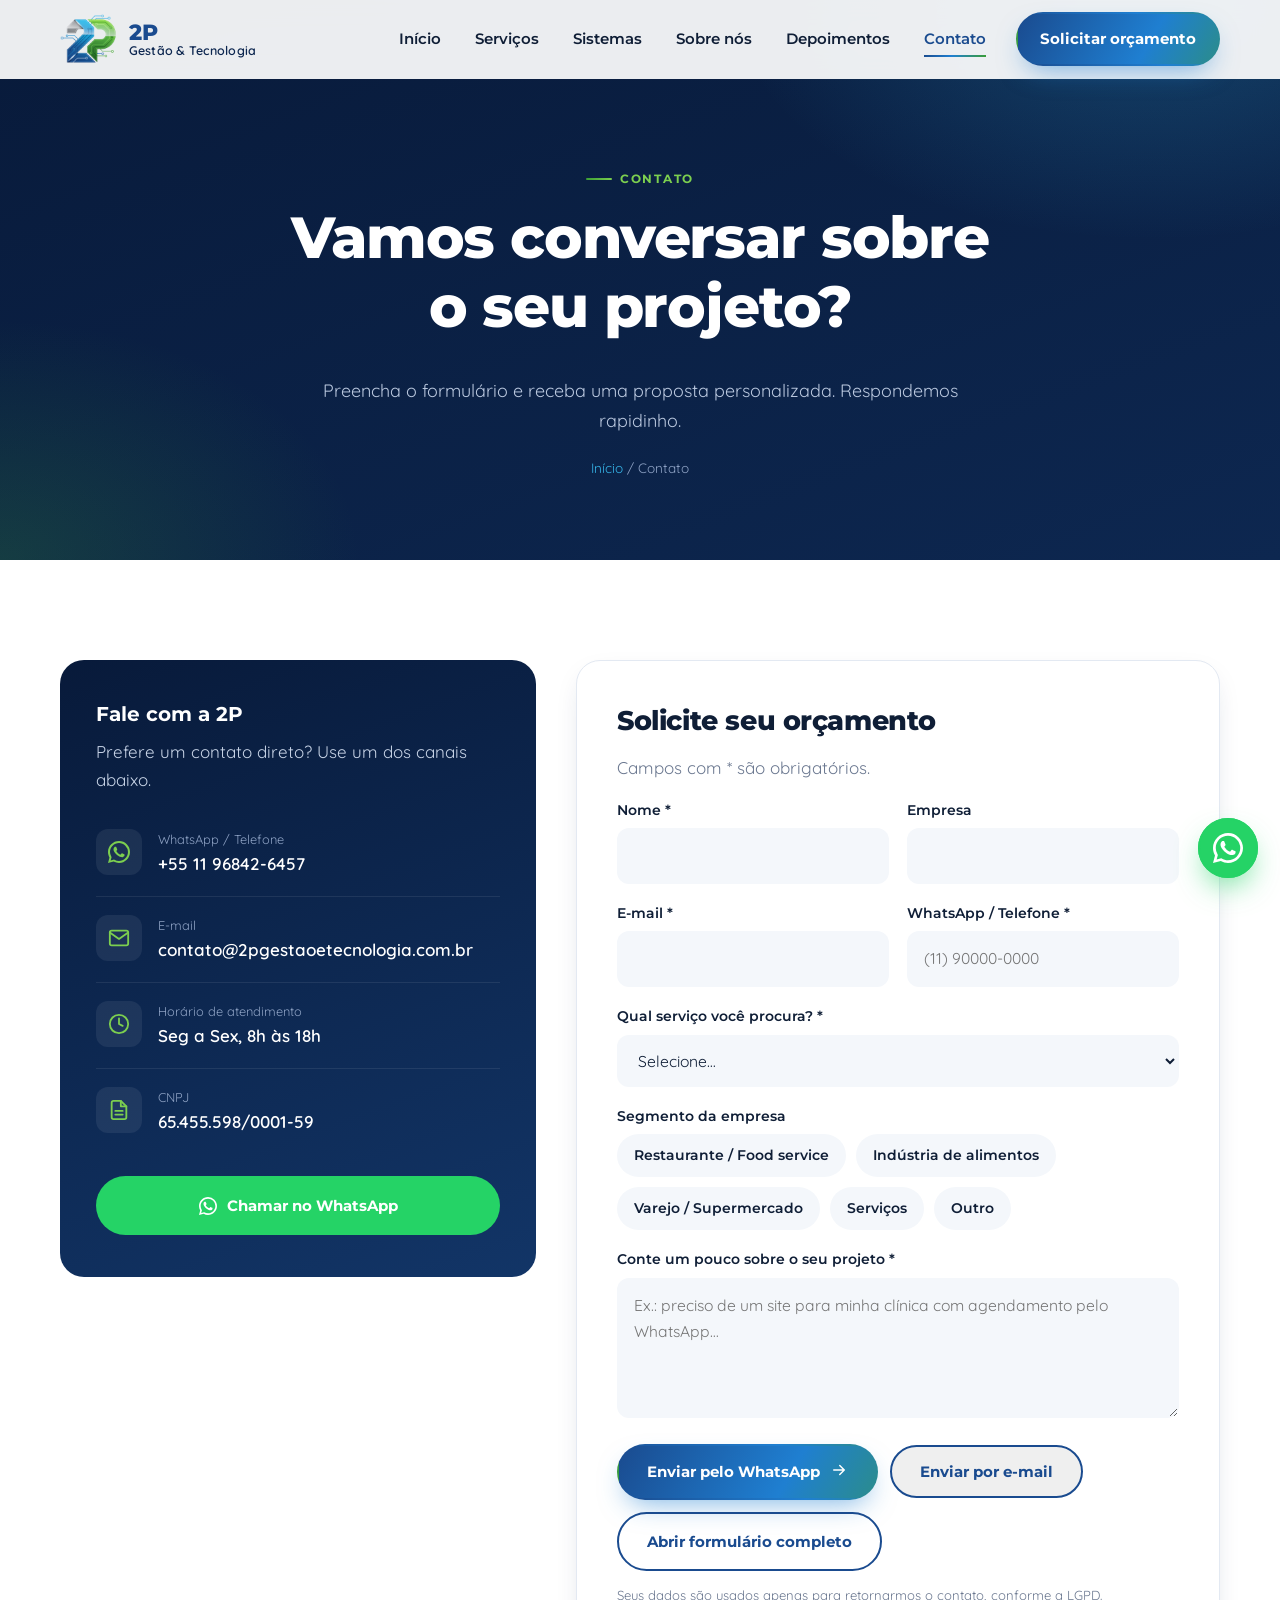
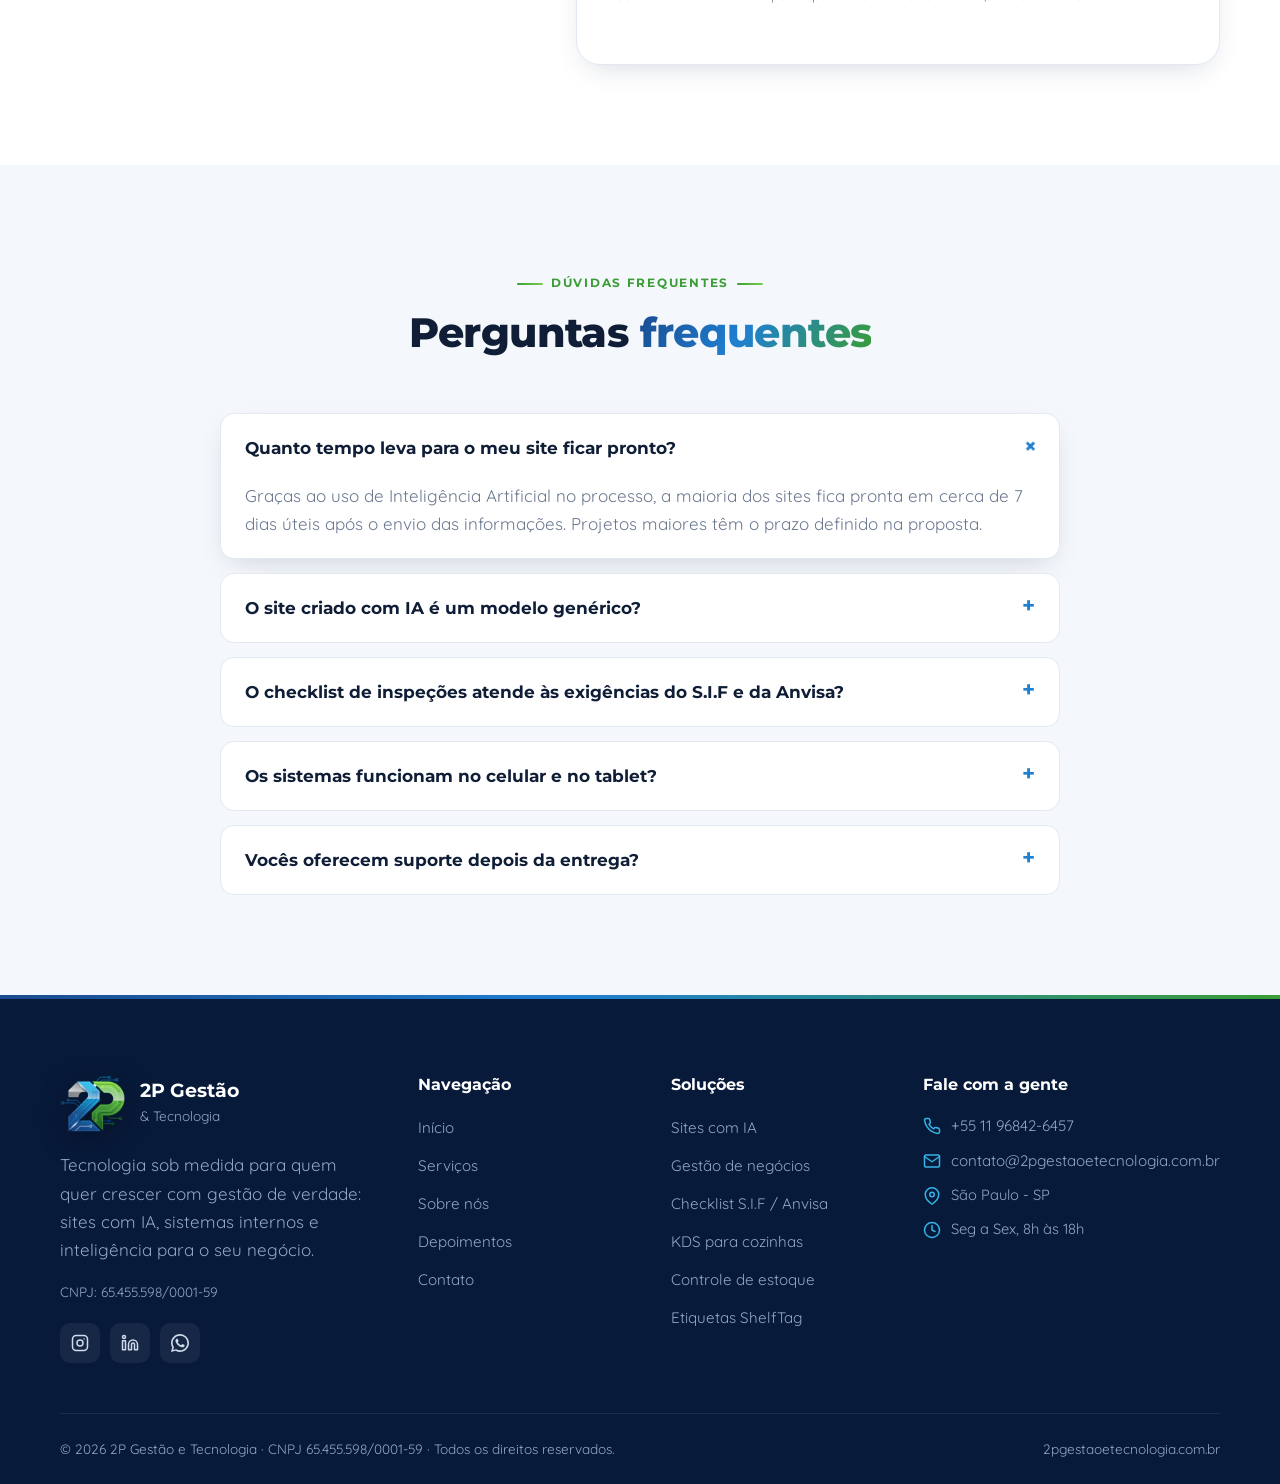
==== contato.html @ 82a56785 "Add files via upload" ====
<!DOCTYPE html>
<html lang="pt-BR">
<head>
  <meta charset="UTF-8">
  <meta name="viewport" content="width=device-width, initial-scale=1">
  <title>Contato | 2P Gestão &amp; Tecnologia</title>
  <meta name="description" content="Solicite um orçamento para sites com IA, sistemas internos e consultoria em gestão. Fale com a 2P Gestão & Tecnologia.">
  <link rel="canonical" href="https://2pgestaoetecnologia.com.br/contato.html">
  <meta name="theme-color" content="#0d2750">
  <link rel="icon" type="image/png" href="assets/img/favicon.png">
  <link rel="preconnect" href="https://fonts.googleapis.com">
  <link rel="preconnect" href="https://fonts.gstatic.com" crossorigin>
  <link href="https://fonts.googleapis.com/css2?family=Montserrat:wght@600;700;800&family=Quicksand:wght@400;500;600;700&display=swap" rel="stylesheet">
  <link rel="stylesheet" href="css/style.css">
</head>
<body data-page="contato">
  <header data-header></header>

  <main>
    <section class="page-hero">
      <span class="eyebrow">Contato</span>
      <h1>Vamos conversar sobre <br>o seu projeto?</h1>
      <p>Preencha o formulário e receba uma proposta personalizada. Respondemos rapidinho.</p>
      <div class="breadcrumb"><a href="index.html">Início</a> / Contato</div>
    </section>

    <section class="section" id="formulario">
      <div class="container contact-grid">
        <aside class="contact-info reveal">
          <h3>Fale com a 2P</h3>
          <p>Prefere um contato direto? Use um dos canais abaixo.</p>
          <div class="contact-item"><span class="ic" data-whats-icon></span><div><small>WhatsApp / Telefone</small><a data-wa="Olá! Vim pelo site da 2P."><span data-site="telefone"></span></a></div></div>
          <div class="contact-item"><span class="ic" data-icon="mail"></span><div><small>E-mail</small><a data-mailto><span data-site="email"></span></a></div></div>
          <div class="contact-item"><span class="ic" data-icon="clock"></span><div><small>Horário de atendimento</small><b data-site="horario"></b></div></div>
          <div class="contact-item"><span class="ic" data-icon="doc"></span><div><small>CNPJ</small><b data-site="cnpj"></b></div></div>
          <a class="btn btn--whats" style="width:100%;margin-top:22px" data-wa="Olá! Vim pelo site da 2P e quero um orçamento."><span data-whats-icon style="display:inline-flex;width:18px"></span> Chamar no WhatsApp</a>
        </aside>

        <div class="form-card reveal" data-delay="1">
          <h2 style="font-size:1.7rem">Solicite seu orçamento</h2>
          <p style="color:var(--muted)">Campos com * são obrigatórios.</p>

          <form id="contact-form" novalidate>
            <div class="form-grid">
              <div class="field">
                <label for="nome">Nome *</label>
                <input id="nome" name="nome" type="text" autocomplete="name" required>
                <span class="err">Informe seu nome.</span>
              </div>
              <div class="field">
                <label for="empresa">Empresa</label>
                <input id="empresa" name="empresa" type="text" autocomplete="organization">
              </div>
              <div class="field">
                <label for="email">E-mail *</label>
                <input id="email" name="email" type="email" autocomplete="email" required>
                <span class="err">Informe um e-mail válido.</span>
              </div>
              <div class="field">
                <label for="telefone">WhatsApp / Telefone *</label>
                <input id="telefone" name="telefone" type="tel" autocomplete="tel" placeholder="(11) 90000-0000" required>
                <span class="err">Informe um telefone com DDD.</span>
              </div>
              <div class="field field--full">
                <label for="servico">Qual serviço você procura? *</label>
                <select id="servico" name="servico" required>
                  <option value="">Selecione…</option>
                  <option value="site">Site personalizado com IA</option>
                  <option value="gestao">Consultoria em gestão de negócios</option>
                  <option value="checklist">Checklist de inspeções S.I.F / Anvisa</option>
                  <option value="kds">KDS — sistema para cozinha</option>
                  <option value="estoque">Controle de estoque</option>
                  <option value="shelftag">Etiquetas ShelfTag</option>
                  <option value="outro">Outro sistema / ainda não sei</option>
                </select>
                <span class="err">Escolha uma opção.</span>
              </div>
              <div class="field field--full">
                <label>Segmento da empresa</label>
                <div class="chips">
                  <label><input type="checkbox" name="interesse" value="Restaurante / Food service"><span>Restaurante / Food service</span></label>
                  <label><input type="checkbox" name="interesse" value="Indústria de alimentos"><span>Indústria de alimentos</span></label>
                  <label><input type="checkbox" name="interesse" value="Varejo / Supermercado"><span>Varejo / Supermercado</span></label>
                  <label><input type="checkbox" name="interesse" value="Serviços"><span>Serviços</span></label>
                  <label><input type="checkbox" name="interesse" value="Outro"><span>Outro</span></label>
                </div>
              </div>
              <div class="field field--full">
                <label for="mensagem">Conte um pouco sobre o seu projeto *</label>
                <textarea id="mensagem" name="mensagem" required placeholder="Ex.: preciso de um site para minha clínica com agendamento pelo WhatsApp…"></textarea>
                <span class="err">Escreva uma breve mensagem.</span>
              </div>
            </div>
            <div class="form-actions">
              <button class="btn btn--primary" type="submit">Enviar pelo WhatsApp <i data-icon="arrow"></i></button>
              <button class="btn btn--outline" type="button" data-send-email>Enviar por e-mail</button>
              <a class="btn btn--outline" data-form-externo hidden target="_blank" rel="noopener">Abrir formulário completo</a>
            </div>
            <p class="form-note">Seus dados são usados apenas para retornarmos o contato, conforme a LGPD.</p>
          </form>

          <div class="form-success" role="status">
            <div class="icon-box icon-box--green" data-icon="check"></div>
            <h3>Obrigado pelo contato!</h3>
            <p style="color:var(--muted)">Sua mensagem foi preparada. Se a janela do WhatsApp ou do e-mail não abriu, fale com a gente pelos canais ao lado.</p>
            <button class="btn btn--outline" type="button" data-form-reset>Enviar outra mensagem</button>
          </div>
        </div>
      </div>
    </section>

    <!-- ===== FAQ ===== -->
    <section class="section section--soft">
      <div class="container">
        <div class="section-head reveal">
          <span class="eyebrow">Dúvidas frequentes</span>
          <h2>Perguntas <span class="text-grad">frequentes</span></h2>
        </div>
        <div class="faq reveal">
          <details open>
            <summary>Quanto tempo leva para o meu site ficar pronto?</summary>
            <p>Graças ao uso de Inteligência Artificial no processo, a maioria dos sites fica pronta em cerca de 7 dias úteis após o envio das informações. Projetos maiores têm o prazo definido na proposta.</p>
          </details>
          <details>
            <summary>O site criado com IA é um modelo genérico?</summary>
            <p>Não. A IA acelera a criação, mas todo o layout, textos, cores e funcionalidades são personalizados pela nossa equipe conforme a identidade e a necessidade do seu negócio.</p>
          </details>
          <details>
            <summary>O checklist de inspeções atende às exigências do S.I.F e da Anvisa?</summary>
            <p>Os checklists são configurados a partir dos programas de autocontrole e das rotinas exigidas no seu segmento (BPF, PPHO, APPCC, entre outros), garantindo registros organizados, rastreáveis e prontos para auditoria.</p>
          </details>
          <details>
            <summary>Os sistemas funcionam no celular e no tablet?</summary>
            <p>Sim. Nossos sistemas são web e responsivos, funcionando no computador, tablet e celular — ideal para uso no chão de fábrica, na cozinha ou na loja.</p>
          </details>
          <details>
            <summary>Vocês oferecem suporte depois da entrega?</summary>
            <p>Sim. Fazemos a implantação, o treinamento da equipe e oferecemos planos de suporte e manutenção contínuos.</p>
          </details>
        </div>
      </div>
    </section>
  </main>

  <footer data-footer></footer>
  <script src="js/main.js"></script>
</body>
</html>
---- css/style.css ----
/* =========================================================
   2P Gestão & Tecnologia — estilos globais
   Paleta baseada no logotipo (azul-marinho, azul, verde)
   ========================================================= */
:root {
  --navy-900: #081a3a;
  --navy-800: #0d2750;
  --navy-700: #123567;
  --navy: #1a4b8f;
  --blue: #1f7fd1;
  --cyan: #35b3e6;
  --green: #3a9d35;
  --green-light: #7ccf4f;
  --gray: #8a939e;
  --ink: #0f1e36;
  --text: #43516a;
  --muted: #6b7890;
  --line: #e3e9f2;
  --bg: #ffffff;
  --bg-soft: #f4f7fb;
  --grad-brand: linear-gradient(120deg, var(--navy) 0%, var(--blue) 45%, var(--green) 100%);
  --grad-blue: linear-gradient(135deg, var(--navy) 0%, var(--cyan) 100%);
  --grad-green: linear-gradient(135deg, var(--green) 0%, var(--green-light) 100%);
  --radius: 18px;
  --radius-sm: 10px;
  --shadow: 0 10px 30px -12px rgba(13, 39, 80, .22);
  --shadow-lg: 0 30px 60px -20px rgba(13, 39, 80, .35);
  --container: 1200px;
  --font-head: "Montserrat", system-ui, sans-serif;
  --font-body: "Quicksand", system-ui, sans-serif;
}

*, *::before, *::after { box-sizing: border-box; }
html { scroll-behavior: smooth; scroll-padding-top: 90px; }
body {
  margin: 0;
  font-family: var(--font-body);
  font-size: 17px;
  line-height: 1.65;
  color: var(--text);
  background: var(--bg);
  -webkit-font-smoothing: antialiased;
  overflow-x: hidden;
}
img { max-width: 100%; display: block; }
a { color: var(--blue); text-decoration: none; }
h1, h2, h3, h4 { font-family: var(--font-head); color: var(--ink); line-height: 1.2; margin: 0 0 .6em; }
h1 { font-size: clamp(2.1rem, 4.6vw, 3.6rem); font-weight: 800; letter-spacing: -.02em; }
h2 { font-size: clamp(1.7rem, 3.2vw, 2.6rem); font-weight: 800; letter-spacing: -.015em; }
h3 { font-size: 1.25rem; font-weight: 700; }
p { margin: 0 0 1em; }

.container { width: 100%; max-width: var(--container); margin: 0 auto; padding: 0 20px; }
.section { padding: 100px 0; }
.section--soft { background: var(--bg-soft); }
.section--dark { background: var(--navy-900); color: #c7d3e6; }
.section--dark h2, .section--dark h3 { color: #fff; }
.section--dark strong { color: #fff; }
.section--dark .text-grad, .page-hero .text-grad, .hero .text-grad {
  background: linear-gradient(90deg, var(--cyan), var(--green-light));
  -webkit-background-clip: text; background-clip: text; color: transparent;
}

.eyebrow {
  display: inline-flex; align-items: center; gap: 8px;
  font-family: var(--font-head); font-weight: 700; font-size: .78rem;
  letter-spacing: .14em; text-transform: uppercase;
  color: var(--green); margin-bottom: 14px;
}
.eyebrow::before { content: ""; width: 26px; height: 2px; background: var(--grad-green); border-radius: 2px; }
.section-head { max-width: 720px; margin: 0 auto 56px; text-align: center; }
.section-head .eyebrow::after { content: ""; width: 26px; height: 2px; background: var(--grad-green); border-radius: 2px; }
.section-head p { font-size: 1.08rem; color: var(--muted); }
.section--dark .section-head p { color: #9fb0cc; }

.text-grad {
  background: var(--grad-brand);
  -webkit-background-clip: text; background-clip: text;
  color: transparent;
}

/* ---------- Botões ---------- */
.btn {
  display: inline-flex; align-items: center; justify-content: center; gap: 10px;
  font-family: var(--font-head); font-weight: 700; font-size: .95rem;
  padding: 15px 28px; border-radius: 999px; border: 2px solid transparent;
  cursor: pointer; transition: transform .2s, box-shadow .2s, background .2s, color .2s;
  white-space: nowrap;
}
.btn svg { width: 18px; height: 18px; }
.btn--primary { background: var(--grad-brand); background-size: 150% 100%; color: #fff; box-shadow: 0 12px 28px -10px rgba(31, 127, 209, .6); }
.btn--primary:hover { transform: translateY(-2px); background-position: 100% 0; box-shadow: 0 16px 34px -10px rgba(58, 157, 53, .55); }
.btn--ghost { border-color: rgba(255,255,255,.35); color: #fff; }
.btn--ghost:hover { background: rgba(255,255,255,.1); border-color: #fff; }
.btn--outline { border-color: var(--navy); color: var(--navy); }
.btn--outline:hover { background: var(--navy); color: #fff; }
.btn--whats { background: #25d366; color: #fff; }
.btn--whats:hover { transform: translateY(-2px); box-shadow: 0 12px 26px -10px rgba(37, 211, 102, .7); }

/* ---------- Header ---------- */
.header {
  position: fixed; inset: 0 0 auto 0; z-index: 100;
  background: rgba(255,255,255,.92);
  backdrop-filter: blur(12px); -webkit-backdrop-filter: blur(12px);
  border-bottom: 1px solid transparent;
  transition: box-shadow .3s, border-color .3s;
}
.header.is-scrolled { box-shadow: 0 6px 24px -14px rgba(13,39,80,.35); border-color: var(--line); }
.header__inner { display: flex; align-items: center; justify-content: space-between; height: 78px; }
.brand { display: flex; align-items: center; gap: 12px; }
.brand img { height: 50px; width: auto; }
.brand__text { display: flex; flex-direction: column; line-height: 1.05; }
.brand__text strong { font-family: var(--font-head); font-weight: 800; font-size: 1.35rem; color: var(--navy); }
.brand__text span { font-family: var(--font-body); font-weight: 600; font-size: .78rem; color: var(--navy-800); letter-spacing: .02em; }

.nav { display: flex; align-items: center; gap: 6px; }
.nav a:not(.btn) {
  font-family: var(--font-head); font-weight: 600; font-size: .93rem;
  color: var(--ink); padding: 10px 14px; border-radius: 8px; position: relative;
}
.nav a:not(.btn)::after {
  content: ""; position: absolute; left: 14px; right: 14px; bottom: 4px; height: 2px;
  background: var(--grad-brand); transform: scaleX(0); transform-origin: left; transition: transform .25s;
}
.nav a:not(.btn):hover::after, .nav a.active::after { transform: scaleX(1); }
.nav a.active { color: var(--navy); }
.nav .btn { margin-left: 10px; padding: 12px 22px; }

.menu-toggle {
  display: none; width: 44px; height: 44px; border: 0; background: var(--bg-soft);
  border-radius: 10px; cursor: pointer; position: relative;
}
.menu-toggle span, .menu-toggle span::before, .menu-toggle span::after {
  position: absolute; left: 11px; width: 22px; height: 2px; background: var(--navy); border-radius: 2px;
  transition: transform .3s, opacity .3s; content: "";
}
.menu-toggle span { top: 21px; }
.menu-toggle span::before { top: -7px; left: 0; }
.menu-toggle span::after { top: 7px; left: 0; }
.menu-open .menu-toggle span { background: transparent; }
.menu-open .menu-toggle span::before { transform: translateY(7px) rotate(45deg); }
.menu-open .menu-toggle span::after { transform: translateY(-7px) rotate(-45deg); }

/* ---------- Hero ---------- */
.hero {
  position: relative; overflow: hidden;
  padding: 160px 0 110px;
  background:
    radial-gradient(900px 500px at 85% 20%, rgba(53,179,230,.22), transparent 60%),
    radial-gradient(700px 500px at 10% 90%, rgba(58,157,53,.22), transparent 60%),
    linear-gradient(160deg, var(--navy-900) 0%, var(--navy-800) 55%, var(--navy-700) 100%);
  color: #c7d3e6;
}
.hero h1 { color: #fff; }
.hero h1 .text-grad { background: linear-gradient(90deg, var(--cyan), var(--green-light)); -webkit-background-clip: text; background-clip: text; }
.hero .eyebrow { color: var(--green-light); }
.hero__grid { display: grid; grid-template-columns: 1.1fr .9fr; gap: 60px; align-items: center; position: relative; z-index: 2; }
.hero__lead { font-size: 1.18rem; max-width: 560px; color: #b9c7de; }
.hero__actions { display: flex; flex-wrap: wrap; gap: 14px; margin: 34px 0 40px; }
.hero__trust { display: flex; flex-wrap: wrap; gap: 28px; }
.hero__trust div { display: flex; flex-direction: column; }
.hero__trust strong { font-family: var(--font-head); font-size: 1.9rem; color: #fff; line-height: 1; }
.hero__trust span { font-size: .85rem; color: #93a6c6; }

.circuit-bg { position: absolute; inset: 0; z-index: 1; opacity: .5; pointer-events: none; }
.circuit-bg path { fill: none; stroke-width: 1.5; stroke-linecap: round; }
.circuit-bg .trace { stroke: rgba(53,179,230,.35); }
.circuit-bg .trace--g { stroke: rgba(124,207,79,.35); }
.circuit-bg .pulse { stroke-dasharray: 40 400; animation: pulse 6s linear infinite; stroke-width: 2.2; }
.circuit-bg circle { fill: none; stroke-width: 1.5; }
@keyframes pulse { from { stroke-dashoffset: 440; } to { stroke-dashoffset: 0; } }

.hero__visual { position: relative; min-height: 440px; }
.hero__logo {
  position: absolute; top: 50%; left: 50%; transform: translate(-50%, -50%);
  width: 340px; height: auto;
  filter: drop-shadow(0 24px 30px rgba(0,0,0,.45)) drop-shadow(0 0 30px rgba(53,179,230,.25));
  animation: float 7s ease-in-out infinite;
}
.hero__glow {
  position: absolute; top: 50%; left: 50%; width: 380px; height: 380px; transform: translate(-50%, -50%);
  border-radius: 50%; background: radial-gradient(circle, rgba(53,179,230,.28) 0%, rgba(124,207,79,.12) 45%, transparent 70%);
  animation: glow 6s ease-in-out infinite;
}
@keyframes glow { 0%,100% { opacity: .7; transform: translate(-50%, -50%) scale(1); } 50% { opacity: 1; transform: translate(-50%, -50%) scale(1.08); } }
@keyframes float { 0%,100% { transform: translate(-50%, -50%); } 50% { transform: translate(-50%, calc(-50% - 14px)); } }
.float-chip {
  position: absolute; display: flex; align-items: center; gap: 12px;
  background: rgba(255,255,255,.96); color: var(--ink); border-radius: 14px;
  padding: 12px 16px; box-shadow: var(--shadow-lg); font-size: .85rem; font-weight: 600;
  animation: float-chip 6s ease-in-out infinite;
}
.float-chip small { display: block; font-weight: 500; color: var(--muted); font-size: .75rem; }
.float-chip .ic { width: 38px; height: 38px; border-radius: 10px; display: grid; place-items: center; color: #fff; flex: none; }
.float-chip .ic svg { width: 20px; height: 20px; }
.float-chip--1 { top: 4%; left: -2%; animation-delay: -1s; }
.float-chip--2 { bottom: 10%; left: -6%; animation-delay: -3s; }
.float-chip--3 { top: 18%; right: -4%; animation-delay: -2s; }
.float-chip--4 { bottom: 0; right: 2%; animation-delay: -4s; }
@keyframes float-chip { 0%,100% { transform: translateY(0); } 50% { transform: translateY(-10px); } }

/* ---------- Page hero (páginas internas) ---------- */
.page-hero {
  position: relative; overflow: hidden; padding: 160px 0 80px; text-align: center;
  background:
    radial-gradient(700px 400px at 90% 0%, rgba(53,179,230,.25), transparent 60%),
    radial-gradient(600px 400px at 0% 100%, rgba(58,157,53,.22), transparent 60%),
    linear-gradient(160deg, var(--navy-900), var(--navy-800));
  color: #b9c7de;
}
.page-hero h1 { color: #fff; position: relative; z-index: 2; }
.page-hero p { max-width: 680px; margin: 0 auto; font-size: 1.12rem; position: relative; z-index: 2; }
.page-hero .eyebrow { color: var(--green-light); position: relative; z-index: 2; }
.breadcrumb { font-size: .85rem; margin-top: 22px; position: relative; z-index: 2; color: #8ea2c4; }
.breadcrumb a { color: var(--cyan); }

/* ---------- Faixa de logos/segmentos ---------- */
.strip { background: #fff; border-bottom: 1px solid var(--line); padding: 26px 0; overflow: hidden; }
.strip__track { display: flex; gap: 60px; width: max-content; animation: marquee 32s linear infinite; }
.strip__item { display: flex; align-items: center; gap: 10px; font-family: var(--font-head); font-weight: 700; color: #9aa7bb; font-size: 1rem; white-space: nowrap; }
.strip__item svg { width: 22px; height: 22px; color: var(--cyan); }
@keyframes marquee { to { transform: translateX(-50%); } }

/* ---------- Cards ---------- */
.grid { display: grid; gap: 26px; }
.grid--2 { grid-template-columns: repeat(2, 1fr); }
.grid--3 { grid-template-columns: repeat(3, 1fr); }
.grid--4 { grid-template-columns: repeat(4, 1fr); }

.card {
  position: relative; background: #fff; border: 1px solid var(--line); border-radius: var(--radius);
  padding: 34px 30px; transition: transform .3s, box-shadow .3s, border-color .3s; overflow: hidden;
}
.card::before {
  content: ""; position: absolute; inset: 0 0 auto 0; height: 4px; background: var(--grad-brand);
  transform: scaleX(0); transform-origin: left; transition: transform .35s;
}
.card:hover { transform: translateY(-6px); box-shadow: var(--shadow-lg); border-color: transparent; }
.card:hover::before { transform: scaleX(1); }
.card p { color: var(--muted); font-size: .98rem; }
.card .link { font-family: var(--font-head); font-weight: 700; font-size: .9rem; display: inline-flex; align-items: center; gap: 6px; }
.card .link svg { width: 16px; height: 16px; transition: transform .2s; }
.card:hover .link svg { transform: translateX(4px); }

.icon-box {
  width: 58px; height: 58px; border-radius: 16px; display: grid; place-items: center;
  color: #fff; margin-bottom: 22px; background: var(--grad-blue);
  box-shadow: 0 12px 24px -10px rgba(31,127,209,.6);
}
.icon-box svg { width: 28px; height: 28px; }
.icon-box--green { background: var(--grad-green); box-shadow: 0 12px 24px -10px rgba(58,157,53,.6); }
.icon-box--navy { background: linear-gradient(135deg, var(--navy-800), var(--navy)); }

.tag {
  display: inline-block; font-size: .72rem; font-weight: 700; font-family: var(--font-head);
  text-transform: uppercase; letter-spacing: .08em; padding: 5px 10px; border-radius: 999px;
  background: rgba(58,157,53,.12); color: var(--green); margin-bottom: 14px;
}
.tag--blue { background: rgba(31,127,209,.12); color: var(--blue); }

/* ---------- Split (texto + visual) ---------- */
.split { display: grid; grid-template-columns: 1fr 1fr; gap: 70px; align-items: center; }
.split--reverse > :first-child { order: 2; }
.check-list { list-style: none; padding: 0; margin: 24px 0 30px; display: grid; gap: 14px; }
.check-list li { display: flex; gap: 12px; align-items: flex-start; }
.check-list li::before {
  content: ""; flex: none; width: 24px; height: 24px; margin-top: 2px; border-radius: 50%;
  background: var(--grad-green) center/14px no-repeat;
  background-image: url("data:image/svg+xml,%3Csvg xmlns='http://www.w3.org/2000/svg' viewBox='0 0 24 24' fill='none' stroke='white' stroke-width='3.5' stroke-linecap='round' stroke-linejoin='round'%3E%3Cpath d='M5 12l5 5L20 7'/%3E%3C/svg%3E"), var(--grad-green);
}
.section--dark .check-list li { color: #d5dfee; }

/* Mockup de navegador (sites com IA) */
.browser {
  background: #fff; border-radius: 16px; box-shadow: var(--shadow-lg); overflow: hidden; border: 1px solid var(--line);
}
.browser__bar { display: flex; align-items: center; gap: 7px; padding: 12px 16px; background: #eef2f8; }
.browser__bar i { width: 11px; height: 11px; border-radius: 50%; background: #ff5f57; }
.browser__bar i:nth-child(2) { background: #febc2e; }
.browser__bar i:nth-child(3) { background: #28c840; }
.browser__bar span { margin-left: 12px; flex: 1; background: #fff; border-radius: 6px; font-size: .75rem; padding: 4px 12px; color: var(--muted); }
.browser__body { padding: 22px; display: grid; gap: 14px; }
.sk { border-radius: 8px; background: linear-gradient(90deg, #eef2f8 0%, #f7f9fc 50%, #eef2f8 100%); background-size: 200% 100%; animation: shimmer 2.4s infinite; }
@keyframes shimmer { to { background-position: -200% 0; } }
.sk--hero { height: 120px; background: var(--grad-brand); animation: none; opacity: .9; display: flex; align-items: center; padding: 0 22px; color: #fff; font-family: var(--font-head); font-weight: 800; font-size: 1.1rem; }
.sk-row { display: grid; grid-template-columns: repeat(3, 1fr); gap: 12px; }
.sk--card { height: 74px; }
.sk--line { height: 12px; }
.sk--line.w60 { width: 60%; }
.ai-prompt {
  margin-top: -30px; margin-left: 30px; margin-right: -10px; position: relative;
  background: var(--navy-900); color: #d7e2f3; border-radius: 14px; padding: 16px 18px;
  font-family: ui-monospace, Consolas, monospace; font-size: .82rem; box-shadow: var(--shadow-lg);
}
.ai-prompt b { color: var(--green-light); }
.ai-prompt .caret { display: inline-block; width: 8px; height: 15px; background: var(--cyan); vertical-align: -2px; animation: blink 1s steps(1) infinite; }
@keyframes blink { 50% { opacity: 0; } }

/* Mockup de dashboard (checklist) */
.dash { background: #0b2148; border: 1px solid rgba(255,255,255,.08); border-radius: 18px; padding: 22px; box-shadow: var(--shadow-lg); }
.dash__head { display: flex; justify-content: space-between; align-items: center; margin-bottom: 18px; color: #fff; font-family: var(--font-head); font-weight: 700; }
.dash__head small { color: #7f95ba; font-weight: 500; font-family: var(--font-body); }
.dash__kpis { display: grid; grid-template-columns: repeat(3, 1fr); gap: 12px; margin-bottom: 16px; }
.kpi { background: rgba(255,255,255,.05); border-radius: 12px; padding: 14px; }
.kpi b { display: block; font-family: var(--font-head); font-size: 1.5rem; color: #fff; }
.kpi span { font-size: .75rem; color: #8ea2c4; }
.kpi--ok b { color: var(--green-light); }
.kpi--warn b { color: #ffc857; }
.dash__list { display: grid; gap: 8px; }
.dash__item { display: flex; align-items: center; gap: 12px; background: rgba(255,255,255,.04); padding: 11px 14px; border-radius: 10px; font-size: .85rem; color: #cfdaeb; }
.dash__item .st { margin-left: auto; font-size: .7rem; font-weight: 700; padding: 3px 9px; border-radius: 999px; }
.st--ok { background: rgba(124,207,79,.18); color: var(--green-light); }
.st--nc { background: rgba(255,107,107,.18); color: #ff8c8c; }
.st--pd { background: rgba(255,200,87,.18); color: #ffc857; }
.bar { height: 6px; border-radius: 6px; background: rgba(255,255,255,.08); overflow: hidden; margin-top: 16px; }
.bar i { display: block; height: 100%; width: 0; background: linear-gradient(90deg, var(--cyan), var(--green-light)); border-radius: 6px; transition: width 1.6s ease; }
.is-visible .bar i { width: 92%; }

/* ---------- Números ---------- */
.stats { display: grid; grid-template-columns: repeat(4, 1fr); gap: 20px; }
.stat { text-align: center; padding: 30px 16px; border-radius: var(--radius); background: rgba(255,255,255,.04); border: 1px solid rgba(255,255,255,.08); }
.stat strong { display: block; font-family: var(--font-head); font-size: clamp(2.2rem, 4vw, 3rem); font-weight: 800; line-height: 1; margin-bottom: 8px; background: linear-gradient(90deg, var(--cyan), var(--green-light)); -webkit-background-clip: text; background-clip: text; color: transparent; }
.stat span { font-size: .95rem; color: #a7b8d3; }

/* ---------- Processo ---------- */
.steps { display: grid; grid-template-columns: repeat(4, 1fr); gap: 26px; counter-reset: step; position: relative; }
.steps::before { content: ""; position: absolute; top: 34px; left: 12%; right: 12%; height: 2px; background: repeating-linear-gradient(90deg, var(--cyan) 0 8px, transparent 8px 16px); opacity: .5; }
.step { text-align: center; position: relative; }
.step__num {
  width: 68px; height: 68px; margin: 0 auto 20px; border-radius: 50%; display: grid; place-items: center;
  font-family: var(--font-head); font-weight: 800; font-size: 1.4rem; color: #fff; background: var(--grad-brand);
  box-shadow: 0 0 0 8px #fff, 0 14px 28px -10px rgba(31,127,209,.6); position: relative;
}
.section--soft .step__num { box-shadow: 0 0 0 8px var(--bg-soft), 0 14px 28px -10px rgba(31,127,209,.6); }
.step p { color: var(--muted); font-size: .95rem; }

/* ---------- Depoimentos ---------- */
.testimonials { position: relative; }
.t-track { display: flex; transition: transform .6s cubic-bezier(.65,0,.35,1); }
.t-slide { min-width: 100%; padding: 0 10px; }
.t-card {
  max-width: 820px; margin: 0 auto; background: #fff; border-radius: 24px; padding: 48px 50px;
  box-shadow: var(--shadow); border: 1px solid var(--line); position: relative; text-align: center;
}
.t-card::before {
  content: "\201C"; position: absolute; top: -10px; left: 36px; font-family: Georgia, serif; font-size: 8rem;
  line-height: 1; background: var(--grad-brand); -webkit-background-clip: text; background-clip: text; color: transparent; opacity: .35;
}
.t-card blockquote { margin: 0 0 28px; font-size: 1.2rem; line-height: 1.7; color: var(--ink); font-weight: 500; }
.t-stars { color: #f5b50a; letter-spacing: 3px; margin-bottom: 18px; font-size: 1.1rem; }
.t-author { display: inline-flex; align-items: center; gap: 14px; text-align: left; }
.t-avatar { width: 52px; height: 52px; border-radius: 50%; display: grid; place-items: center; color: #fff; font-family: var(--font-head); font-weight: 800; background: var(--grad-brand); }
.t-author strong { display: block; font-family: var(--font-head); color: var(--ink); }
.t-author span { font-size: .88rem; color: var(--muted); }
.t-nav { display: flex; justify-content: center; align-items: center; gap: 16px; margin-top: 34px; }
.t-btn { width: 46px; height: 46px; border-radius: 50%; border: 1px solid var(--line); background: #fff; cursor: pointer; display: grid; place-items: center; color: var(--navy); transition: .2s; }
.t-btn:hover { background: var(--navy); color: #fff; border-color: var(--navy); }
.t-btn svg { width: 18px; height: 18px; }
.t-dots { display: flex; gap: 8px; }
.t-dots button { width: 10px; height: 10px; border-radius: 999px; border: 0; background: #cdd6e4; cursor: pointer; padding: 0; transition: width .3s, background .3s; }
.t-dots button.active { width: 30px; background: var(--grad-brand); }

/* ---------- CTA ---------- */
.cta {
  position: relative; overflow: hidden; border-radius: 28px; padding: 64px 56px;
  background: radial-gradient(500px 300px at 100% 0%, rgba(124,207,79,.35), transparent 60%), var(--grad-blue);
  color: #e3edfb; display: grid; grid-template-columns: 1.4fr auto; gap: 40px; align-items: center;
}
.cta h2 { color: #fff; margin-bottom: .3em; }
.cta p { margin: 0; font-size: 1.08rem; }
.cta__actions { display: flex; flex-direction: column; gap: 12px; }
.cta .btn--primary { background: #fff; color: var(--navy); box-shadow: 0 14px 30px -12px rgba(0,0,0,.4); }
.cta .btn--primary:hover { color: var(--green); }

/* ---------- Serviços (página) ---------- */
.service-block { padding: 90px 0; border-bottom: 1px solid var(--line); scroll-margin-top: 70px; }
.service-block:last-of-type { border-bottom: 0; }
.feature-grid { display: grid; grid-template-columns: repeat(2, 1fr); gap: 16px; margin: 26px 0 30px; }
.feature { display: flex; gap: 14px; padding: 18px; border-radius: 14px; background: var(--bg-soft); }
.feature svg { width: 24px; height: 24px; flex: none; color: var(--blue); margin-top: 2px; }
.feature b { display: block; font-family: var(--font-head); color: var(--ink); font-size: .95rem; margin-bottom: 2px; }
.feature span { font-size: .88rem; color: var(--muted); line-height: 1.5; display: block; }

.sys-card { display: flex; flex-direction: column; }
.sys-card ul { list-style: none; padding: 0; margin: 4px 0 22px; display: grid; gap: 8px; font-size: .92rem; }
.sys-card ul li { display: flex; gap: 8px; }
.sys-card ul li::before { content: "›"; color: var(--green); font-weight: 800; }
.sys-card .link { margin-top: auto; }
.sys-card--featured { background: linear-gradient(160deg, var(--navy-900), var(--navy-700)); border-color: transparent; color: #c7d3e6; grid-column: span 2; }
.sys-card--featured h3 { color: #fff; font-size: 1.5rem; }
.sys-card--featured p, .sys-card--featured ul { color: #b9c7de; }
.sys-card--featured .tag { background: rgba(124,207,79,.18); color: var(--green-light); }
.sys-card--featured .link { color: var(--green-light); }

.subnav { position: sticky; top: 78px; z-index: 50; background: #fff; border-bottom: 1px solid var(--line); }
.subnav .container { display: flex; gap: 8px; overflow-x: auto; padding-top: 12px; padding-bottom: 12px; scrollbar-width: none; }
.subnav a { flex: none; font-family: var(--font-head); font-weight: 600; font-size: .88rem; color: var(--text); padding: 9px 16px; border-radius: 999px; background: var(--bg-soft); transition: .2s; }
.subnav a:hover, .subnav a.active { background: var(--navy); color: #fff; }

/* ---------- Sobre ---------- */
.story p { font-size: 1.06rem; }
.story-visual { position: relative; }
.story-visual .img-card { position: relative; padding: 30px; }
.story-visual .img-card::before {
  content: ""; position: absolute; inset: 8%; border-radius: 50%; z-index: -1;
  background: radial-gradient(circle, rgba(53,179,230,.18) 0%, rgba(124,207,79,.1) 45%, transparent 70%);
}
.story-visual .img-card img { border-radius: 22px; filter: drop-shadow(0 24px 30px rgba(13,39,80,.25)); animation: float-chip 7s ease-in-out infinite; }

/* ---------- Clientes (logos) ---------- */
.clients { display: flex; flex-wrap: wrap; justify-content: center; align-items: center; gap: 28px 44px; }
.clients > .client { flex: 0 1 180px; }
.client--name { text-align: center; line-height: 1.2; }
.client--name strong { display: block; font-family: var(--font-head); font-weight: 800; font-size: 1.2rem; color: #8795ab; letter-spacing: -.01em; transition: color .25s; }
.client--name span { font-size: .75rem; font-weight: 600; color: #a6b2c4; text-transform: uppercase; letter-spacing: .08em; }
.client--name:hover strong { color: var(--navy); }
/* logos sem fundo, "flutuando" sobre a seção, nas cores originais */
.client { height: 120px; display: grid; place-items: center; }
.client img {
  max-height: 110px; max-width: 100%; width: auto; height: auto; object-fit: contain;
  filter: drop-shadow(0 8px 12px rgba(13,39,80,.12));
  transition: transform .3s, filter .3s;
}
.client:hover img { transform: translateY(-6px) scale(1.05); filter: drop-shadow(0 16px 18px rgba(13,39,80,.2)); }
.client--empty { border-style: dashed; color: #a6b2c4; font-size: .8rem; font-weight: 600; text-align: center; background: transparent; }
@media (max-width: 600px) { .clients > .client { flex-basis: calc(50% - 9px); } }
.story-visual .badge {
  position: absolute; bottom: -24px; right: -10px; background: var(--grad-green); color: #fff;
  border-radius: 18px; padding: 18px 22px; box-shadow: var(--shadow-lg); font-family: var(--font-head);
}
.story-visual .badge b { display: block; font-size: 2rem; line-height: 1; }
.story-visual .badge span { font-size: .8rem; font-weight: 600; opacity: .9; }

.timeline { position: relative; max-width: 860px; margin: 0 auto; }
.timeline::before { content: ""; position: absolute; left: 50%; top: 0; bottom: 0; width: 2px; background: linear-gradient(var(--cyan), var(--green)); transform: translateX(-50%); }
.tl-item { position: relative; width: 50%; padding: 0 44px 44px 0; }
.tl-item:nth-child(even) { margin-left: 50%; padding: 0 0 44px 44px; }
.tl-item::before { content: ""; position: absolute; top: 6px; right: -9px; width: 18px; height: 18px; border-radius: 50%; background: #fff; border: 4px solid var(--blue); }
.tl-item:nth-child(even)::before { left: -9px; right: auto; border-color: var(--green); }
.tl-item .card { padding: 24px 26px; }
.tl-year { font-family: var(--font-head); font-weight: 800; color: var(--blue); font-size: .9rem; letter-spacing: .06em; }
.tl-item:nth-child(even) .tl-year { color: var(--green); }

.values .card { text-align: center; }
.values .icon-box { margin-left: auto; margin-right: auto; }

/* ---------- Contato ---------- */
.contact-grid { display: grid; grid-template-columns: .85fr 1.15fr; gap: 40px; align-items: start; }
.contact-grid > *, .split > *, .form-grid > * { min-width: 0; }
.field input, .field select, .field textarea { width: 100%; min-width: 0; }
.contact-info { background: linear-gradient(160deg, var(--navy-900), var(--navy-700)); color: #c7d3e6; border-radius: 24px; padding: 42px 36px; position: sticky; top: 110px; }
.contact-info h3 { color: #fff; }
.contact-item { display: flex; gap: 16px; align-items: flex-start; padding: 18px 0; border-bottom: 1px solid rgba(255,255,255,.08); }
.contact-item:last-of-type { border-bottom: 0; }
.contact-item .ic { width: 46px; height: 46px; border-radius: 12px; display: grid; place-items: center; background: rgba(255,255,255,.07); color: var(--green-light); flex: none; }
.contact-item .ic svg { width: 22px; height: 22px; }
.contact-item small { display: block; color: #8ea2c4; font-size: .8rem; }
.contact-item a, .contact-item b { color: #fff; font-weight: 600; word-break: break-word; }

.form-card { background: #fff; border-radius: 24px; padding: 44px 40px; box-shadow: var(--shadow); border: 1px solid var(--line); }
.form-grid { display: grid; grid-template-columns: 1fr 1fr; gap: 18px; }
.field { display: flex; flex-direction: column; gap: 7px; }
.field--full { grid-column: 1 / -1; }
.field label { font-family: var(--font-head); font-weight: 600; font-size: .85rem; color: var(--ink); }
.field input, .field select, .field textarea {
  font: inherit; font-size: .98rem; color: var(--ink); background: var(--bg-soft);
  border: 1.5px solid transparent; border-radius: 12px; padding: 14px 16px; transition: border-color .2s, background .2s, box-shadow .2s;
}
.field textarea { min-height: 140px; resize: vertical; }
.field input:focus, .field select:focus, .field textarea:focus { outline: none; background: #fff; border-color: var(--blue); box-shadow: 0 0 0 4px rgba(31,127,209,.12); }
.field.has-error input, .field.has-error select, .field.has-error textarea { border-color: #e35d5d; }
.field .err { font-size: .78rem; color: #d64545; display: none; }
.field.has-error .err { display: block; }
.chips { display: flex; flex-wrap: wrap; gap: 10px; }
.chips label { cursor: pointer; position: relative; }
.field .chips input { position: absolute; left: 0; top: 0; width: 1px; height: 1px; padding: 0; opacity: 0; pointer-events: none; }
.chips span { display: inline-block; padding: 9px 16px; border-radius: 999px; background: var(--bg-soft); font-size: .88rem; font-weight: 600; border: 1.5px solid transparent; transition: .2s; }
.chips input:checked + span { background: rgba(31,127,209,.1); border-color: var(--blue); color: var(--navy); }
.chips input:focus-visible + span { box-shadow: 0 0 0 3px rgba(31,127,209,.3); }
.form-actions { display: flex; flex-wrap: wrap; gap: 12px; margin-top: 26px; align-items: center; }
.form-note { font-size: .82rem; color: var(--muted); margin-top: 14px; }
.form-success { display: none; text-align: center; padding: 30px 10px; }
.form-success.show { display: block; }
.form-success .icon-box { margin: 0 auto 18px; }

.faq { max-width: 840px; margin: 0 auto; display: grid; gap: 14px; }
.faq details { background: #fff; border: 1px solid var(--line); border-radius: 14px; padding: 0 24px; transition: box-shadow .2s; }
.faq details[open] { box-shadow: var(--shadow); }
.faq summary { cursor: pointer; list-style: none; padding: 20px 0; font-family: var(--font-head); font-weight: 700; color: var(--ink); display: flex; justify-content: space-between; gap: 16px; }
.faq summary::-webkit-details-marker { display: none; }
.faq summary::after { content: "+"; font-size: 1.4rem; line-height: 1; color: var(--blue); transition: transform .2s; }
.faq details[open] summary::after { transform: rotate(45deg); }
.faq details p { color: var(--muted); padding-bottom: 20px; margin: 0; }

/* ---------- Footer ---------- */
.footer { background: var(--navy-900); color: #93a6c6; padding: 80px 0 0; position: relative; overflow: hidden; }
.footer::before { content: ""; position: absolute; top: 0; left: 0; right: 0; height: 4px; background: var(--grad-brand); }
.footer__grid { display: grid; grid-template-columns: 1.5fr 1fr 1fr 1.2fr; gap: 40px; padding-bottom: 50px; }
.footer__brand { display: flex; align-items: center; gap: 14px; margin-bottom: 18px; }
.footer__brand img { height: 58px; width: auto; filter: drop-shadow(0 6px 14px rgba(0,0,0,.4)); }
.footer__brand strong { font-family: var(--font-head); color: #fff; font-size: 1.2rem; display: block; line-height: 1.1; }
.footer__brand span { font-size: .85rem; }
.footer h4 { color: #fff; font-size: 1rem; margin-bottom: 18px; }
.footer ul { list-style: none; padding: 0; margin: 0; display: grid; gap: 10px; }
.footer a { color: #93a6c6; transition: color .2s; font-size: .95rem; }
.footer a:hover { color: var(--green-light); }
.footer__contact li { display: flex; gap: 10px; align-items: flex-start; font-size: .92rem; }
.footer__contact svg { width: 18px; height: 18px; color: var(--cyan); flex: none; margin-top: 4px; }
.socials { display: flex; gap: 10px; margin-top: 20px; }
.socials a { width: 40px; height: 40px; border-radius: 10px; display: grid; place-items: center; background: rgba(255,255,255,.06); color: #cfdaeb; }
.socials a:hover { background: var(--grad-brand); color: #fff; }
.socials svg { width: 18px; height: 18px; }
.footer__bottom { border-top: 1px solid rgba(255,255,255,.08); padding: 24px 0; display: flex; flex-wrap: wrap; justify-content: space-between; gap: 12px; font-size: .85rem; }

/* ---------- WhatsApp flutuante / voltar ao topo ---------- */
.whats-float {
  position: fixed; right: 22px; bottom: 22px; z-index: 90; width: 60px; height: 60px; border-radius: 50%;
  background: #25d366; color: #fff; display: grid; place-items: center; box-shadow: 0 14px 30px -8px rgba(37,211,102,.7);
  transition: transform .2s;
}
.whats-float::after { content: ""; position: absolute; inset: 0; border-radius: 50%; border: 2px solid #25d366; animation: ring 2.2s infinite; }
@keyframes ring { from { transform: scale(1); opacity: .8; } to { transform: scale(1.6); opacity: 0; } }
.whats-float:hover { transform: scale(1.08); }
.whats-float svg { width: 30px; height: 30px; }
.to-top {
  position: fixed; right: 30px; bottom: 96px; z-index: 90; width: 44px; height: 44px; border-radius: 12px; border: 0;
  background: var(--navy); color: #fff; cursor: pointer; display: grid; place-items: center;
  opacity: 0; transform: translateY(10px); pointer-events: none; transition: .3s;
}
.to-top.show { opacity: 1; transform: none; pointer-events: auto; }
.to-top svg { width: 18px; height: 18px; }

/* ---------- Animações de entrada ---------- */
.reveal { opacity: 0; transform: translateY(28px); transition: opacity .8s ease, transform .8s ease; }
.reveal.is-visible { opacity: 1; transform: none; }
.reveal[data-delay="1"] { transition-delay: .1s; }
.reveal[data-delay="2"] { transition-delay: .2s; }
.reveal[data-delay="3"] { transition-delay: .3s; }
@media (prefers-reduced-motion: reduce) {
  *, *::before, *::after { animation: none !important; transition: none !important; }
  .reveal { opacity: 1; transform: none; }
  html { scroll-behavior: auto; }
}

/* ---------- Responsivo ---------- */
@media (max-width: 1080px) {
  .grid--4, .stats { grid-template-columns: repeat(2, 1fr); }
  .footer__grid { grid-template-columns: 1fr 1fr; }
  .hero__grid { grid-template-columns: 1fr; }
  .hero__visual { min-height: 420px; max-width: 520px; margin: 0 auto; width: 100%; }
  .float-chip--2, .float-chip--4 { display: none; }
  .float-chip--1 { top: 0; } .float-chip--3 { top: 12%; }
}
@media (max-width: 900px) {
  .menu-toggle { display: block; }
  .nav {
    position: fixed; top: 78px; left: 0; right: 0; flex-direction: column; align-items: stretch; gap: 4px;
    background: #fff; padding: 16px 20px 26px; border-bottom: 1px solid var(--line); box-shadow: var(--shadow);
    transform: translateY(-120%); transition: transform .35s ease; z-index: -1;
  }
  .menu-open .nav { transform: none; }
  .nav a:not(.btn) { padding: 14px 10px; }
  .nav .btn { margin: 10px 0 0; }
  .grid--3, .grid--2, .split, .contact-grid { grid-template-columns: 1fr; }
  .split { gap: 50px; }
  .split--reverse > :first-child { order: 0; }
  .steps { grid-template-columns: 1fr 1fr; }
  .steps::before { display: none; }
  .cta { grid-template-columns: 1fr; padding: 48px 32px; }
  .sys-card--featured { grid-column: auto; }
  .contact-info { position: static; }
  .timeline::before { left: 9px; }
  .tl-item, .tl-item:nth-child(even) { width: 100%; margin-left: 0; padding: 0 0 30px 40px; }
  .tl-item::before, .tl-item:nth-child(even)::before { left: 0; right: auto; }
  .section { padding: 76px 0; }
}
@media (max-width: 600px) {
  body { font-size: 16px; }
  .brand img { height: 42px; }
  .brand__text strong { font-size: 1.15rem; }
  .brand__text span { font-size: .7rem; }
  .grid--4, .stats, .steps, .feature-grid, .form-grid, .footer__grid { grid-template-columns: 1fr; }
  .hero { padding: 130px 0 80px; }
  .hero__visual { min-height: 360px; }
  .hero__logo { width: 230px; }
  .hero__glow { width: 280px; height: 280px; }
  .float-chip { font-size: .75rem; padding: 9px 12px; }
  .float-chip .ic { width: 32px; height: 32px; }
  .float-chip--1 { left: 0; } .float-chip--2 { left: 0; } .float-chip--3 { right: 0; } .float-chip--4 { right: 0; }
  .t-card { padding: 40px 24px; }
  .t-card blockquote { font-size: 1.05rem; }
  .form-card { padding: 30px 20px; }
  .dash__kpis { grid-template-columns: 1fr 1fr 1fr; gap: 8px; }
  .kpi { padding: 10px; }
  .kpi b { font-size: 1.15rem; }
  .ai-prompt { margin-left: 10px; margin-right: 0; }
  .btn { white-space: normal; text-align: center; }
  .hero__actions .btn { width: 100%; }
}
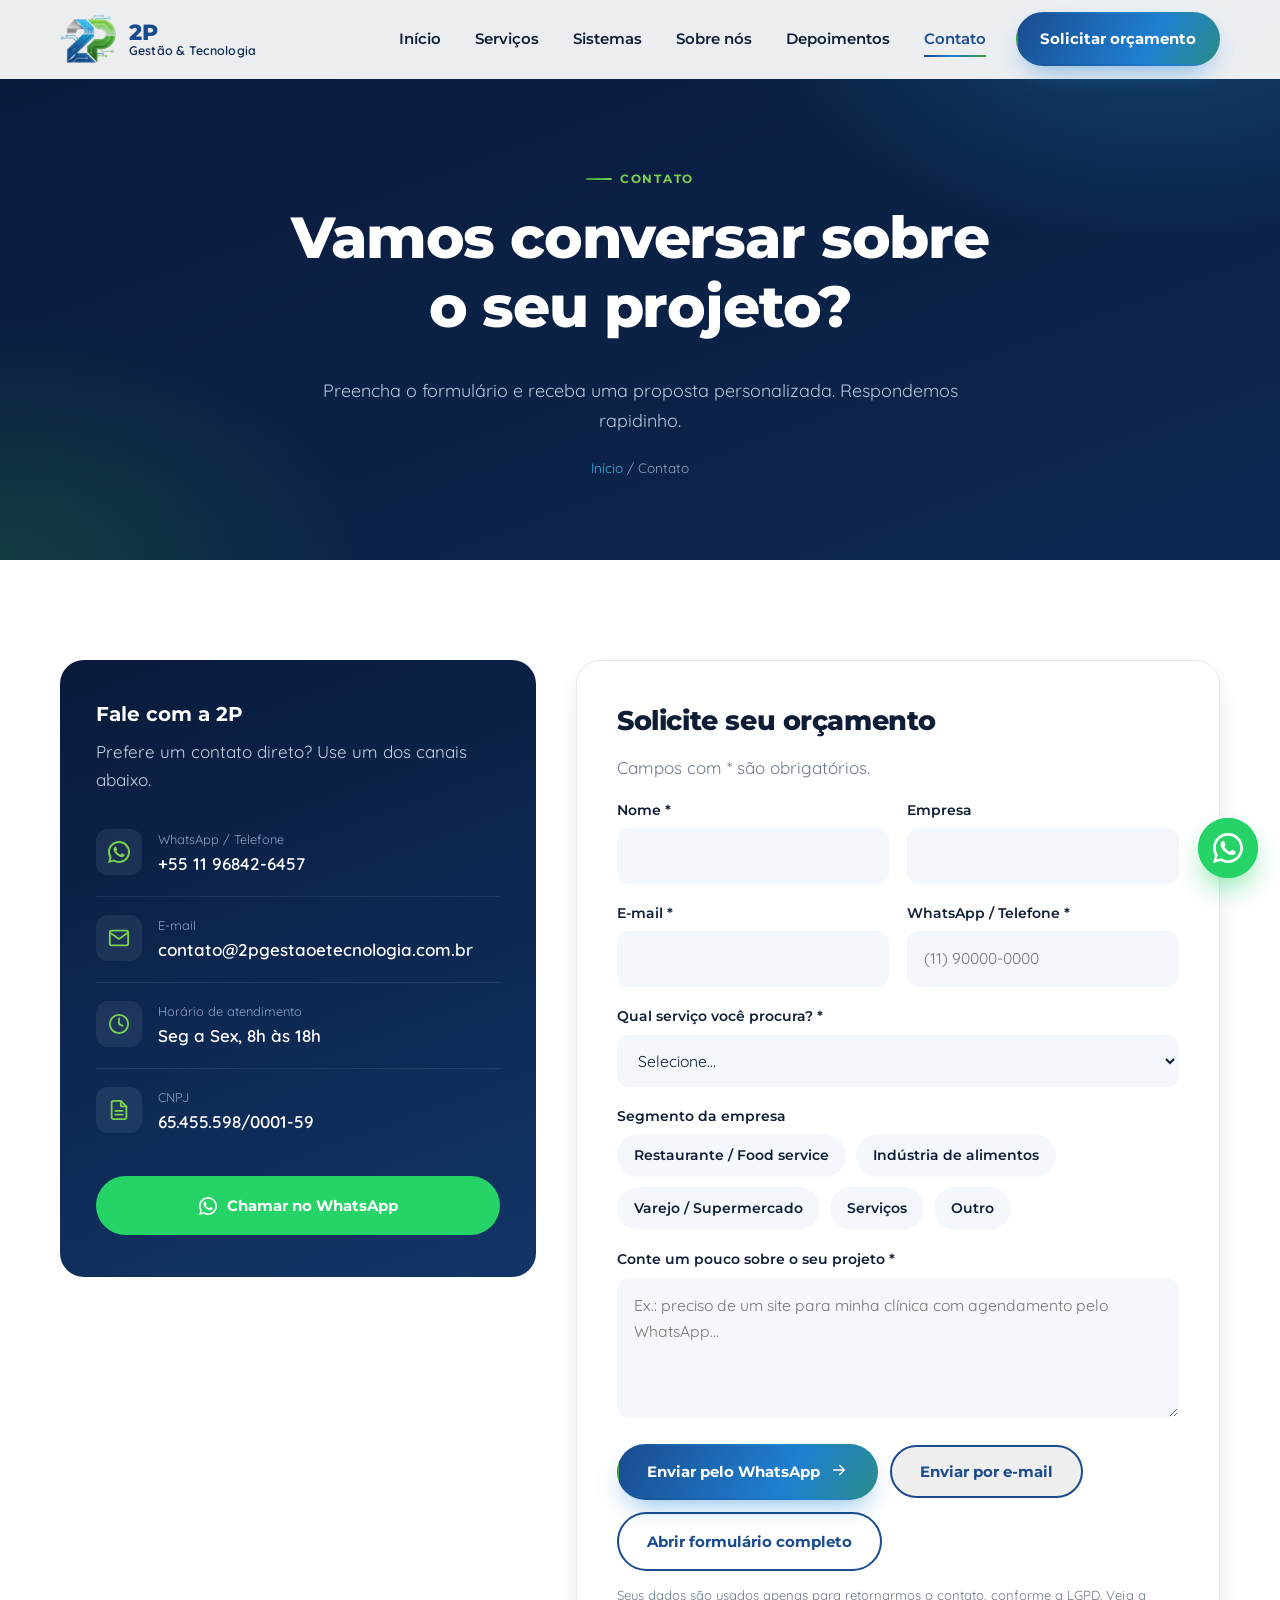
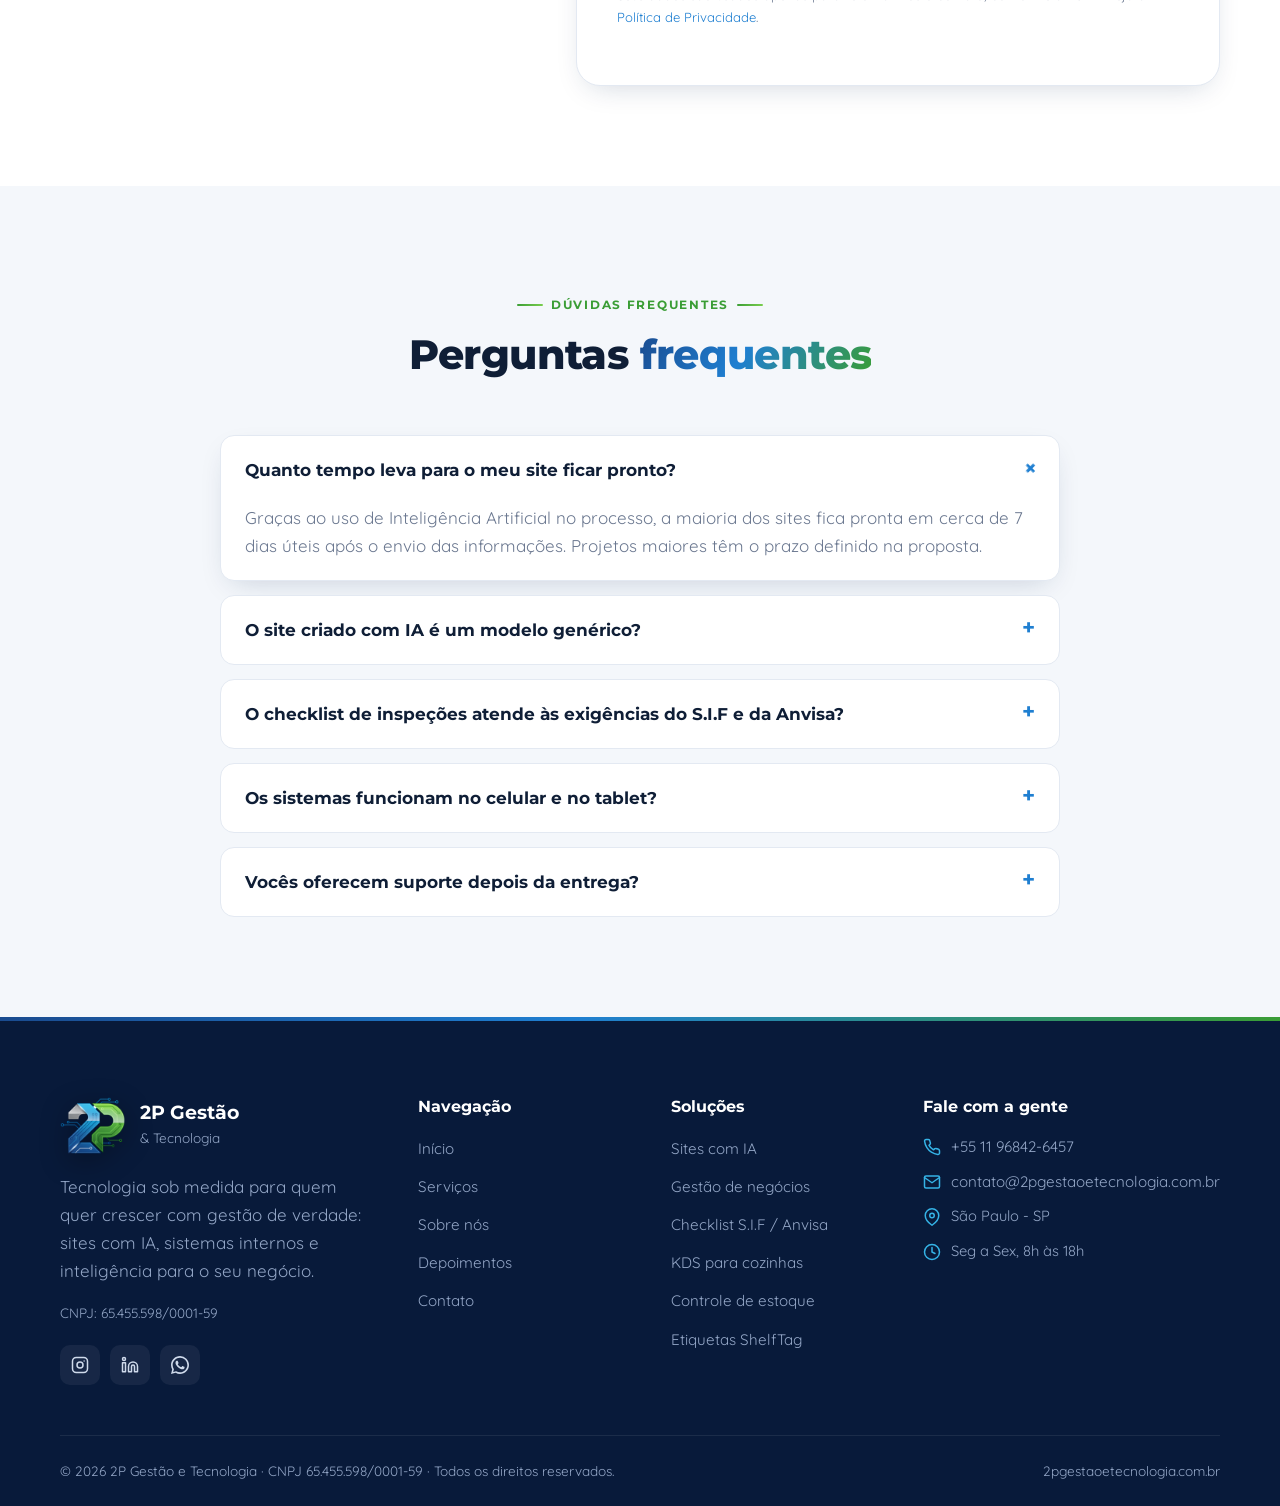
==== commit a0a8a32e: "Política de Privacidade" ====
--- a/contato.html
+++ b/contato.html
@@ -96,7 +96,7 @@
               <button class="btn btn--outline" type="button" data-send-email>Enviar por e-mail</button>
               <a class="btn btn--outline" data-form-externo hidden target="_blank" rel="noopener">Abrir formulário completo</a>
             </div>
-            <p class="form-note">Seus dados são usados apenas para retornarmos o contato, conforme a LGPD.</p>
+            <p class="form-note">Seus dados são usados apenas para retornarmos o contato, conforme a LGPD. Veja a <a href="privacidade.html">Política de Privacidade</a>.</p>
           </form>
 
           <div class="form-success" role="status">
